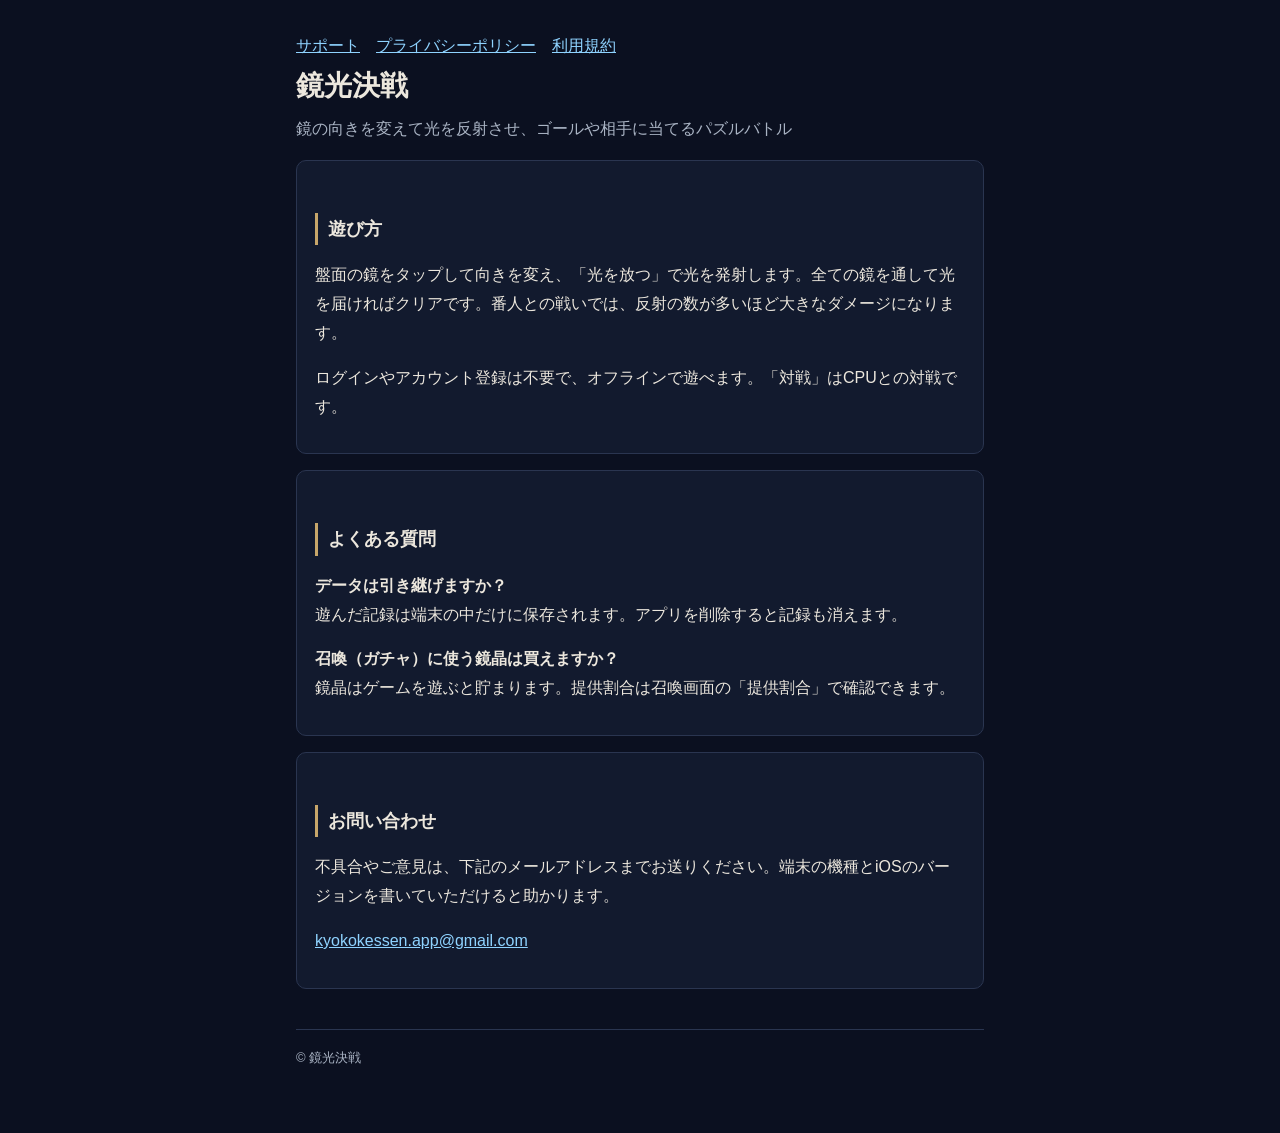
==== index.html @ 814a48c7 "Add files via upload" ====
<!doctype html>
<html lang="ja"><head><meta charset="utf-8"><meta name="viewport" content="width=device-width,initial-scale=1">
<title>鏡光決戦 サポート</title><link rel="stylesheet" href="style.css"></head>
<body><main>
<nav><a href="index.html">サポート</a><a href="privacy.html">プライバシーポリシー</a><a href="terms.html">利用規約</a></nav>
<h1>鏡光決戦</h1>
<p>鏡の向きを変えて光を反射させ、ゴールや相手に当てるパズルバトル</p>
<section>
<h2>遊び方</h2>
<p>盤面の鏡をタップして向きを変え、「光を放つ」で光を発射します。全ての鏡を通して光を届ければクリアです。番人との戦いでは、反射の数が多いほど大きなダメージになります。</p>
<p>ログインやアカウント登録は不要で、オフラインで遊べます。「対戦」はCPUとの対戦です。</p>
</section>
<section>
<h2>よくある質問</h2>
<p><b>データは引き継げますか？</b><br>遊んだ記録は端末の中だけに保存されます。アプリを削除すると記録も消えます。</p>
<p><b>召喚（ガチャ）に使う鏡晶は買えますか？</b><br>鏡晶はゲームを遊ぶと貯まります。提供割合は召喚画面の「提供割合」で確認できます。</p>
</section>
<section>
<h2>お問い合わせ</h2>
<p>不具合やご意見は、下記のメールアドレスまでお送りください。端末の機種とiOSのバージョンを書いていただけると助かります。</p>
<p><a href="mailto:kyokokessen.app@gmail.com">kyokokessen.app@gmail.com</a></p>
</section>
<footer>© 鏡光決戦</footer>
</main></body></html>
---- style.css ----
:root{--bg:#0b1020;--panel:#121a2e;--text:#ece7dd;--sub:#aab4c4;--gold:#c7a66a;--line:#2a3550}
*{box-sizing:border-box}
body{margin:0;background:var(--bg);color:var(--text);font-family:-apple-system,"Hiragino Sans","Noto Sans JP",sans-serif;line-height:1.8}
main{max-width:720px;margin:0 auto;padding:32px 16px 64px}
h1{font-size:28px;margin:0 0 4px}
h1+p{color:var(--sub);margin-top:0}
h2{font-size:18px;border-left:3px solid var(--gold);padding-left:10px;margin-top:36px}
section{background:var(--panel);border:1px solid var(--line);border-radius:10px;padding:16px 18px;margin:16px 0}
a{color:#8fd3ff}
nav a{margin-right:16px}
footer{color:var(--sub);font-size:13px;margin-top:40px;border-top:1px solid var(--line);padding-top:16px}
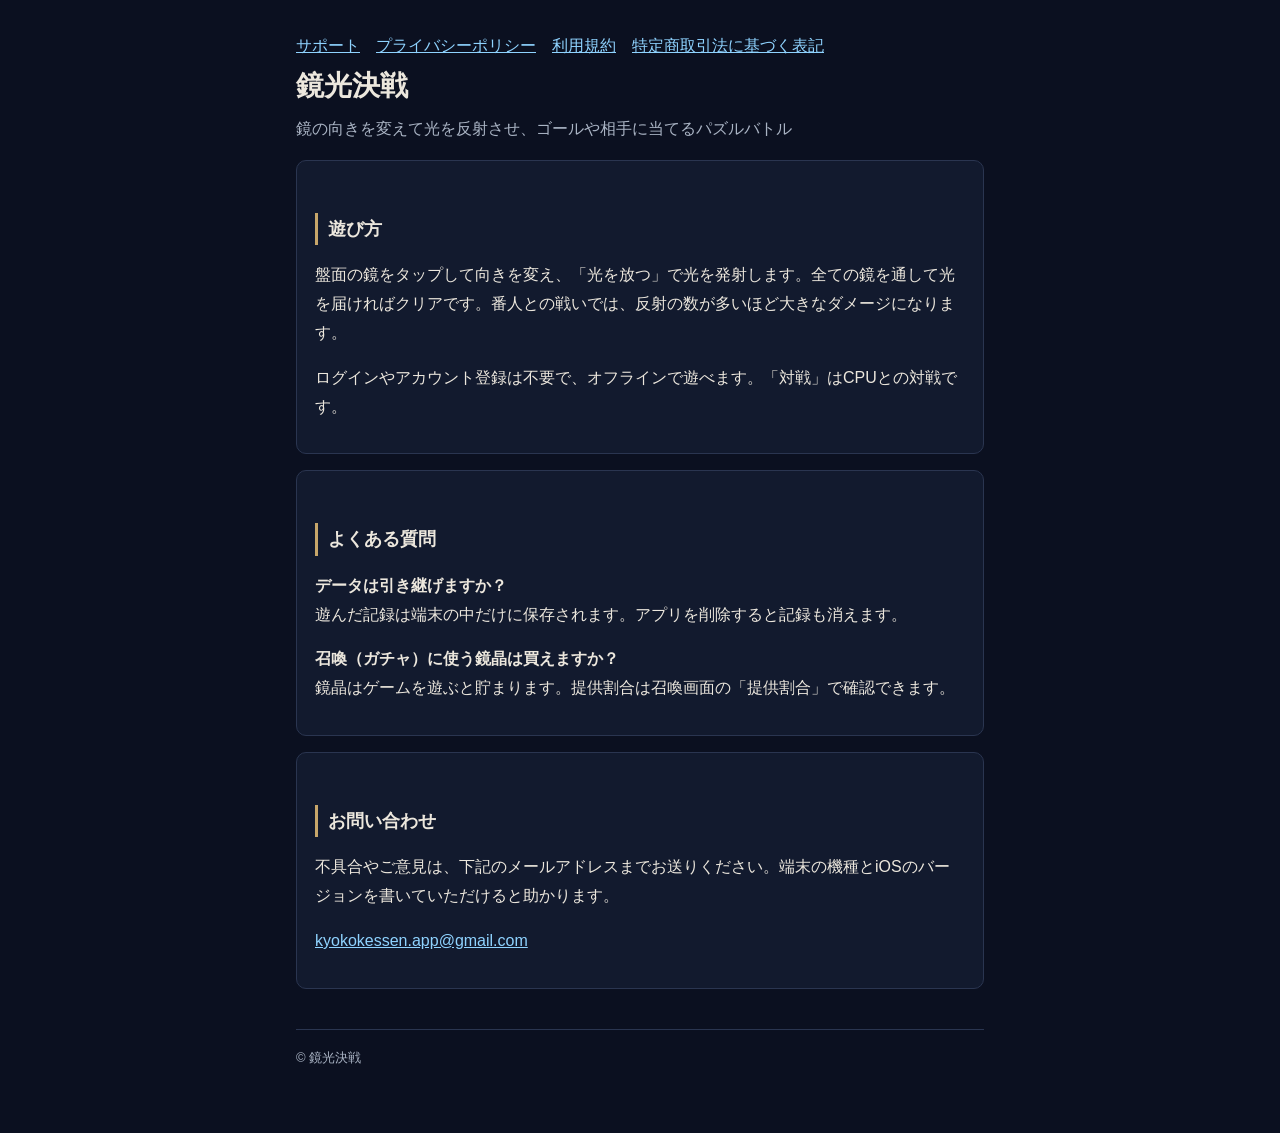
==== commit ee227899: "応援パック追記・特商法表記を正式版に" ====
--- a/index.html
+++ b/index.html
@@ -2,7 +2,7 @@
 <html lang="ja"><head><meta charset="utf-8"><meta name="viewport" content="width=device-width,initial-scale=1">
 <title>鏡光決戦 サポート</title><link rel="stylesheet" href="style.css"></head>
 <body><main>
-<nav><a href="index.html">サポート</a><a href="privacy.html">プライバシーポリシー</a><a href="terms.html">利用規約</a></nav>
+<nav><a href="index.html">サポート</a><a href="privacy.html">プライバシーポリシー</a><a href="terms.html">利用規約</a><a href="tokushoho.html">特定商取引法に基づく表記</a></nav>
 <h1>鏡光決戦</h1>
 <p>鏡の向きを変えて光を反射させ、ゴールや相手に当てるパズルバトル</p>
 <section>
